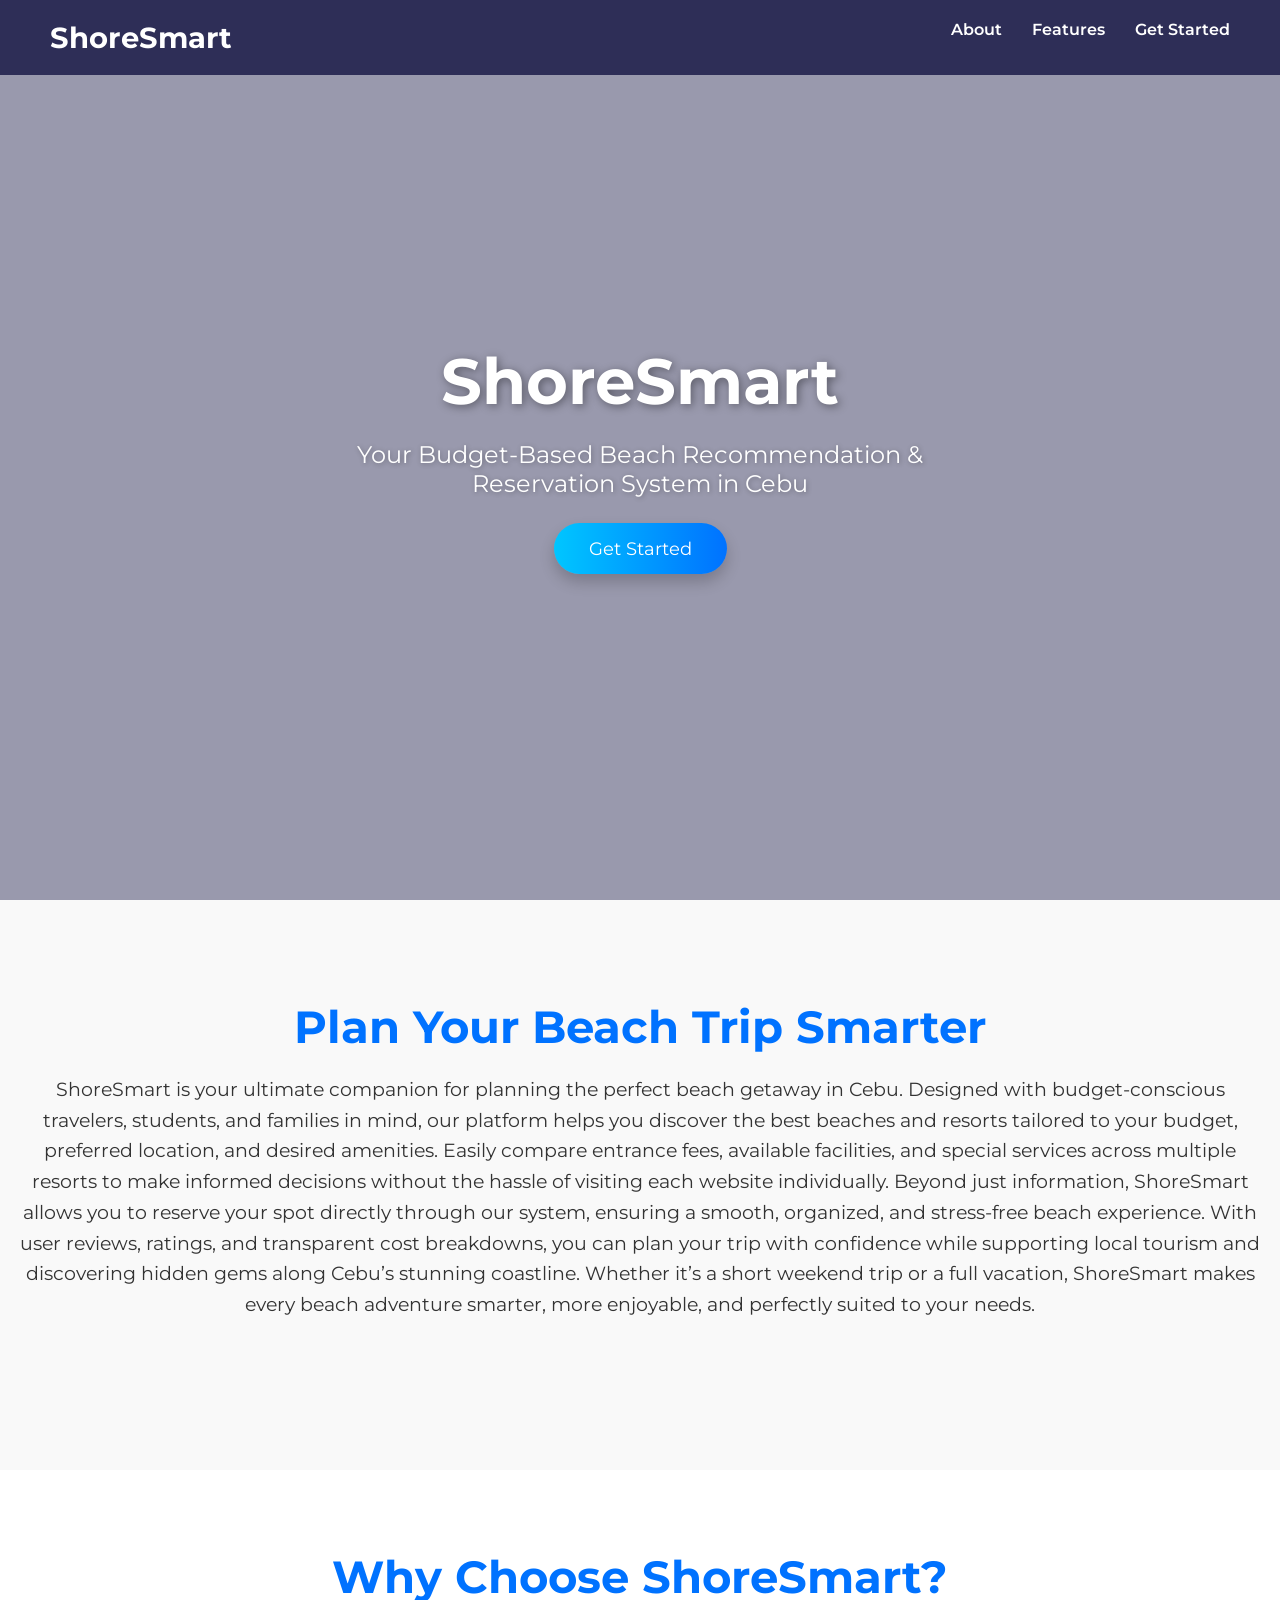
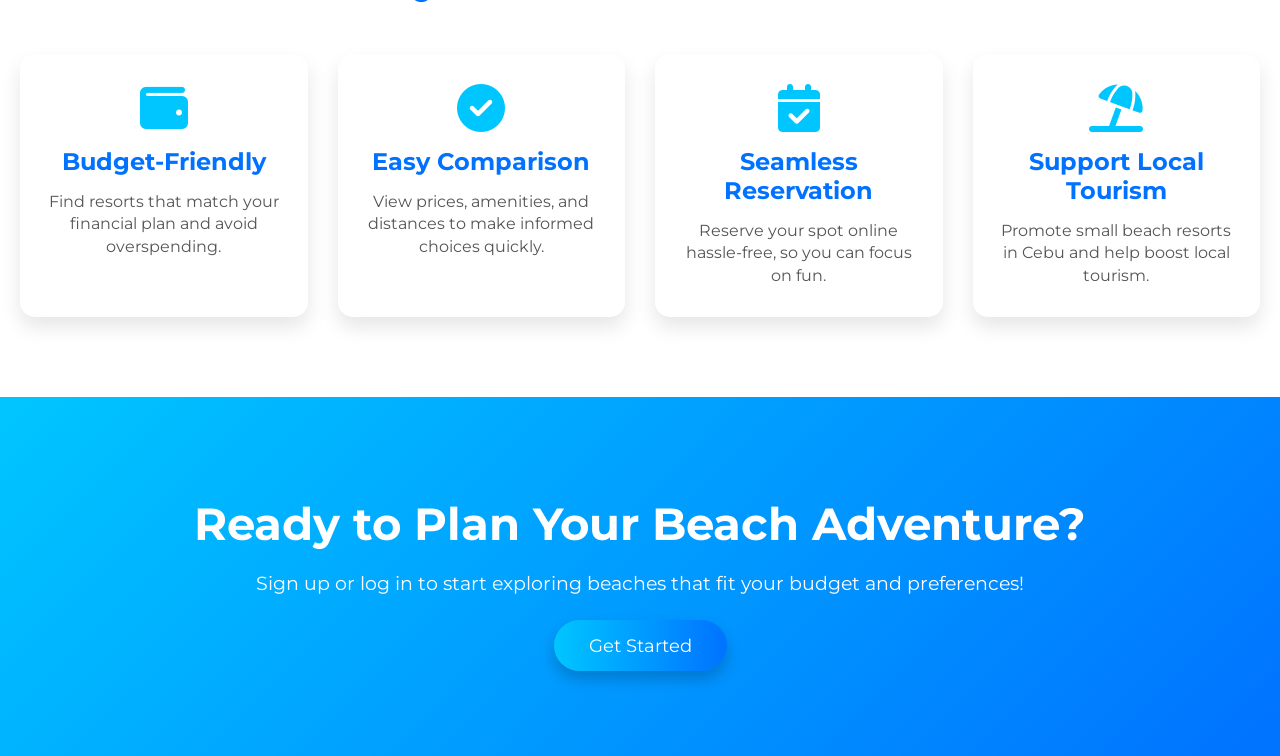
==== index.html @ 2d27f898 "Initial ShoreSmart Project" ====
<!DOCTYPE html>
<html lang="en">
<head>
  <meta charset="UTF-8">
  <meta name="viewport" content="width=device-width, initial-scale=1.0">
  <title>ShoreSmart | Beach Planning Made Easy</title>
  <link rel="stylesheet" href="css/index.css">
  <link href="https://fonts.googleapis.com/css2?family=Montserrat:wght@400;600;700&display=swap" rel="stylesheet">
  <link rel="stylesheet" href="https://cdnjs.cloudflare.com/ajax/libs/font-awesome/6.4.0/css/all.min.css">
</head>
<body>

  <!-- Navbar -->
  <nav>
    <div class="logo">ShoreSmart</div>
    <ul class="nav-links">
      <li><a href="#about">About</a></li>
      <li><a href="#features">Features</a></li>
      <li><a href="#get-started">Get Started</a></li>
    </ul>
  </nav>

  <!-- Hero Section -->
  <section class="hero">
    <div class="overlay"></div>
    <div class="hero-content">
      <h1>ShoreSmart</h1>
      <p>Your Budget-Based Beach Recommendation & Reservation System in Cebu</p>
      <a href="#get-started" class="btn-primary">Get Started</a>
    </div>
  </section>

  <!-- About Section -->
  <section class="about" id="about">
    <div class="container">
      <h2>Plan Your Beach Trip Smarter</h2>
      <p>ShoreSmart is your ultimate companion for planning the perfect beach getaway in Cebu. Designed with budget-conscious travelers, students, and families in mind, our platform helps you discover the best beaches and resorts tailored to your budget, preferred location, and desired amenities. Easily compare entrance fees, available facilities, and special services across multiple resorts to make informed decisions without the hassle of visiting each website individually. Beyond just information, ShoreSmart allows you to reserve your spot directly through our system, ensuring a smooth, organized, and stress-free beach experience. With user reviews, ratings, and transparent cost breakdowns, you can plan your trip with confidence while supporting local tourism and discovering hidden gems along Cebu’s stunning coastline. Whether it’s a short weekend trip or a full vacation, ShoreSmart makes every beach adventure smarter, more enjoyable, and perfectly suited to your needs.</p>
    </div>
  </section>

  <!-- Features Section -->
  <section class="features" id="features">
    <div class="container">
      <h2>Why Choose ShoreSmart?</h2>
      <div class="feature-grid">
        <div class="feature">
          <i class="fas fa-wallet fa-3x"></i>
          <h3>Budget-Friendly</h3>
          <p>Find resorts that match your financial plan and avoid overspending.</p>
        </div>
        <div class="feature">
          <i class="fas fa-check-circle fa-3x"></i>
          <h3>Easy Comparison</h3>
          <p>View prices, amenities, and distances to make informed choices quickly.</p>
        </div>
        <div class="feature">
          <i class="fas fa-calendar-check fa-3x"></i>
          <h3>Seamless Reservation</h3>
          <p>Reserve your spot online hassle-free, so you can focus on fun.</p>
        </div>
        <div class="feature">
          <i class="fas fa-umbrella-beach fa-3x"></i>
          <h3>Support Local Tourism</h3>
          <p>Promote small beach resorts in Cebu and help boost local tourism.</p>
        </div>
      </div>
    </div>
  </section>

  <!-- Call to Action Section -->
  <section class="cta" id="get-started">
    <div class="container">
      <h2>Ready to Plan Your Beach Adventure?</h2>
      <p>Sign up or log in to start exploring beaches that fit your budget and preferences!</p>
      <a href="login.html" class="btn-primary">Get Started</a>
    </div>
  </section>

  <script>
    // Smooth Scroll for Navbar Links
    const links = document.querySelectorAll('nav a');
    for (const link of links) {
      link.addEventListener('click', function(e) {
        e.preventDefault();
        const href = this.getAttribute('href');
        document.querySelector(href).scrollIntoView({ behavior: 'smooth' });
      });
    }
  </script>

</body>
</html>
---- css/index.css ----
/* General Reset */
* {
  margin: 0;
  padding: 0;
  box-sizing: border-box;
  font-family: 'Montserrat', sans-serif;
}

/* Navbar */
nav {
  position: fixed;
  width: 100%;
  display: flex;
  justify-content: space-between;
  padding: 20px 50px;
  background: rgba(0, 0, 50, 0.7);
  color: #fff;
  z-index: 1000;
  top: 0;
}

nav .logo {
  font-size: 1.8rem;
  font-weight: 700;
}

nav ul {
  display: flex;
  list-style: none;
  gap: 30px;
}

nav ul li a {
  color: #fff;
  text-decoration: none;
  font-weight: 600;
  transition: color 0.3s ease;
}

nav ul li a:hover {
  color: #00c6ff;
}

/* Hero Section */
.hero {
  position: relative;
  height: 100vh;
  background: url('https://images.unsplash.com/photo-1507525428034-b723cf961d3e?auto=format&fit=crop&w=1470&q=80') no-repeat center center/cover;
  display: flex;
  align-items: center;
  justify-content: center;
  color: #fff;
}

.overlay {
  position: absolute;
  top: 0;
  left: 0;
  width: 100%;
  height: 100%;
  background: rgba(0, 0, 50, 0.4);
}

.hero-content {
  position: relative;
  text-align: center;
  max-width: 700px;
  padding: 20px;
}

.hero-content h1 {
  font-size: 4rem;
  font-weight: 700;
  margin-bottom: 20px;
  text-shadow: 2px 2px 10px rgba(0,0,0,0.4);
  animation: fadeInDown 1.5s ease;
}

.hero-content p {
  font-size: 1.5rem;
  margin-bottom: 40px;
  text-shadow: 1px 1px 5px rgba(0,0,0,0.3);
  animation: fadeInUp 1.5s ease;
}

.btn-primary {
  background: linear-gradient(90deg, #00c6ff, #0072ff);
  border: none;
  padding: 15px 35px;
  font-size: 1.1rem;
  color: white;
  border-radius: 50px;
  cursor: pointer;
  transition: all 0.3s ease;
  box-shadow: 0 8px 15px rgba(0,0,0,0.2);
  text-decoration: none;
}

.btn-primary:hover {
  transform: translateY(-5px);
  box-shadow: 0 15px 20px rgba(0,0,0,0.3);
}

/* About Section */
.about {
  padding: 100px 20px;
  background: #f9f9f9;
  text-align: center;
}

.about h2 {
  font-size: 2.8rem;
  margin-bottom: 20px;
  color: #0072ff;
}

.about p {
  font-size: 1.2rem;
  margin-bottom: 50px;
  color: #333;
  text-align: center;
  line-height: 1.6;
}

/* Features Section */
.features {
  padding: 80px 20px;
  text-align: center;
}

.features .container h2 {
  font-size: 2.8rem;
  margin-bottom: 50px;
  color: #0072ff;
}

.feature-grid {
  display: grid;
  grid-template-columns: repeat(auto-fit, minmax(220px, 1fr));
  gap: 30px;
}

.feature {
  background: white;
  padding: 30px 20px;
  border-radius: 15px;
  box-shadow: 0 10px 20px rgba(0,0,0,0.1);
  transition: transform 0.3s ease, box-shadow 0.3s ease;
}

.feature:hover {
  transform: translateY(-8px);
  box-shadow: 0 20px 25px rgba(0,0,0,0.15);
}

.feature i {
  color: #00c6ff;
  margin-bottom: 15px;
}

.feature h3 {
  color: #0072ff;
  font-size: 1.5rem;
  margin-bottom: 15px;
}

.feature p {
  color: #555;
  font-size: 1rem;
  line-height: 1.4;
}

/* Call to Action */
.cta {
  padding: 100px 20px;
  background: linear-gradient(135deg, #00c6ff, #0072ff);
  color: white;
  text-align: center;
}

.cta h2 {
  font-size: 2.8rem;
  margin-bottom: 20px;
}

.cta p {
  font-size: 1.2rem;
  margin-bottom: 40px;
}

/* Animations */
@keyframes fadeInDown {
  0% {opacity: 0; transform: translateY(-30px);}
  100% {opacity: 1; transform: translateY(0);}
}

@keyframes fadeInUp {
  0% {opacity: 0; transform: translateY(30px);}
  100% {opacity: 1; transform: translateY(0);}
}

/* Responsive */
@media (max-width: 768px){
  .hero-content h1 {
    font-size: 3rem;
  }
  .hero-content p {
    font-size: 1.2rem;
  }
  nav {
    padding: 15px 30px;
  }
}
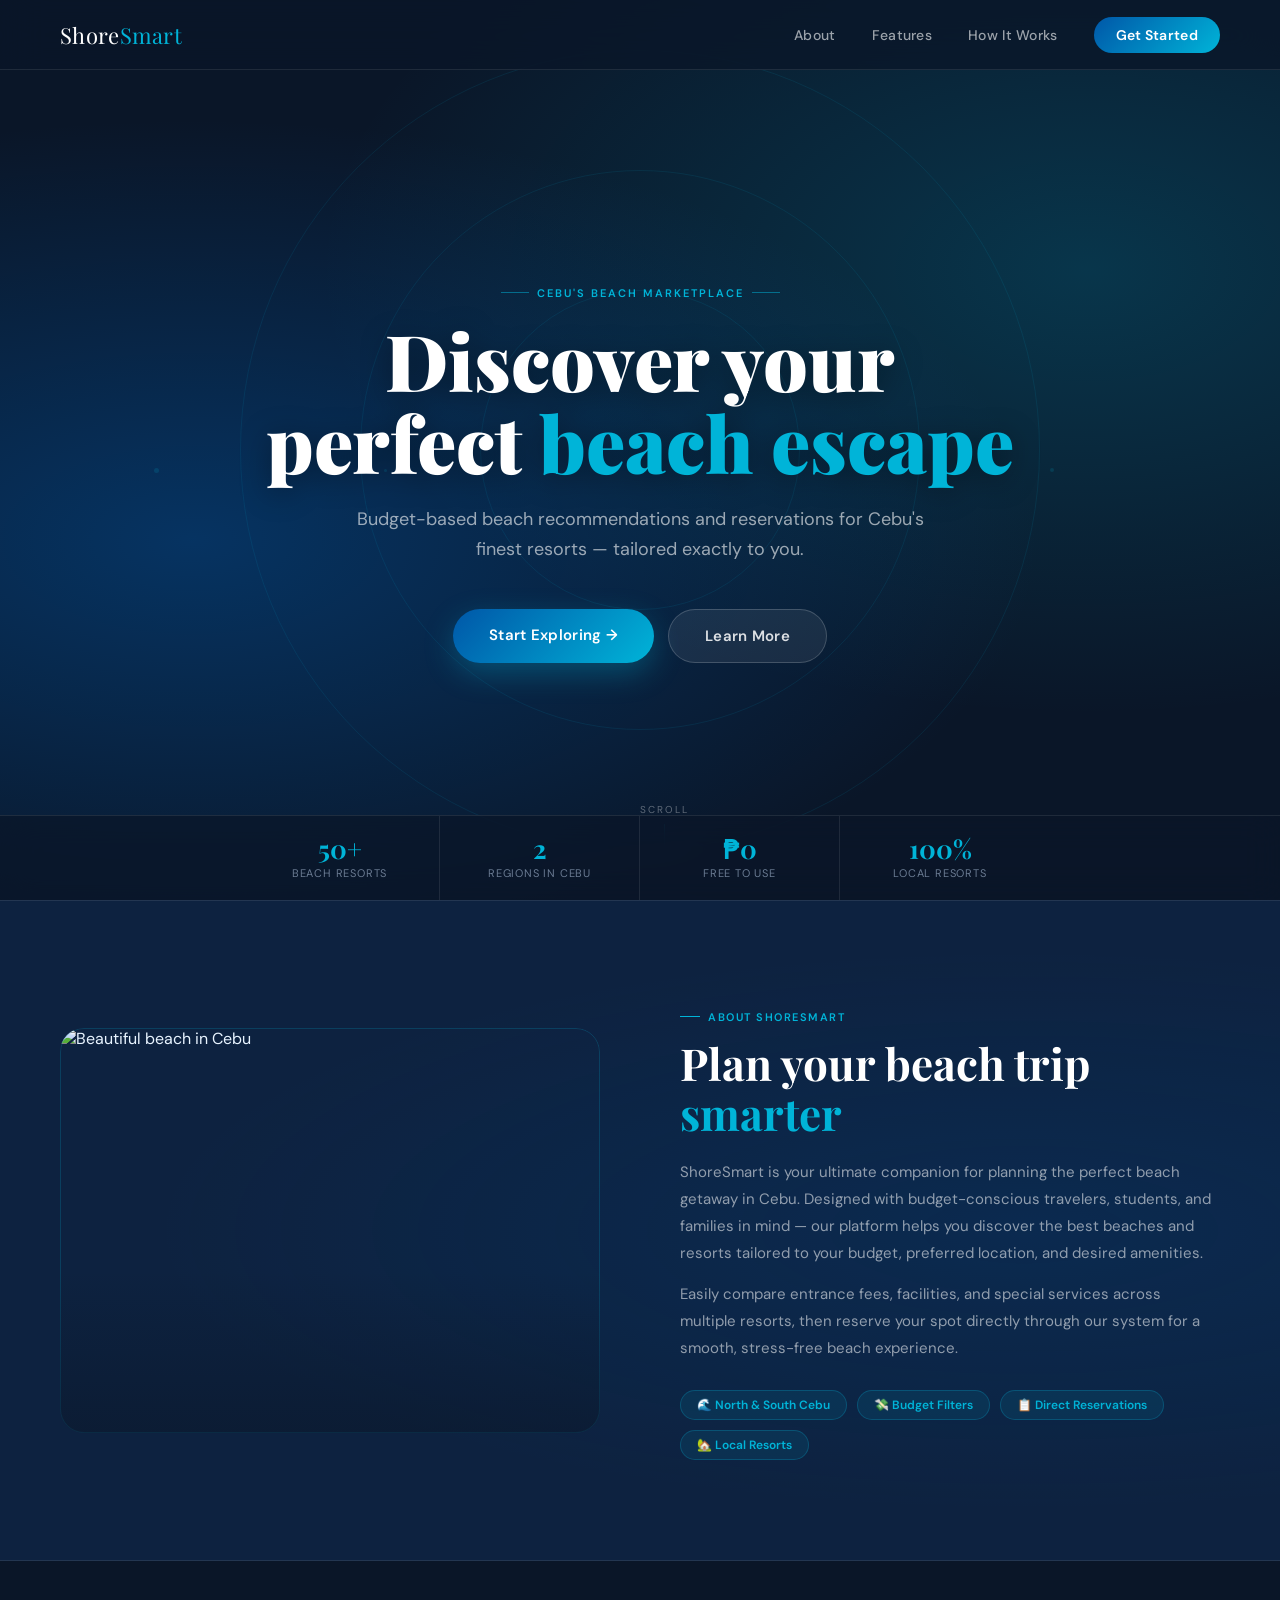
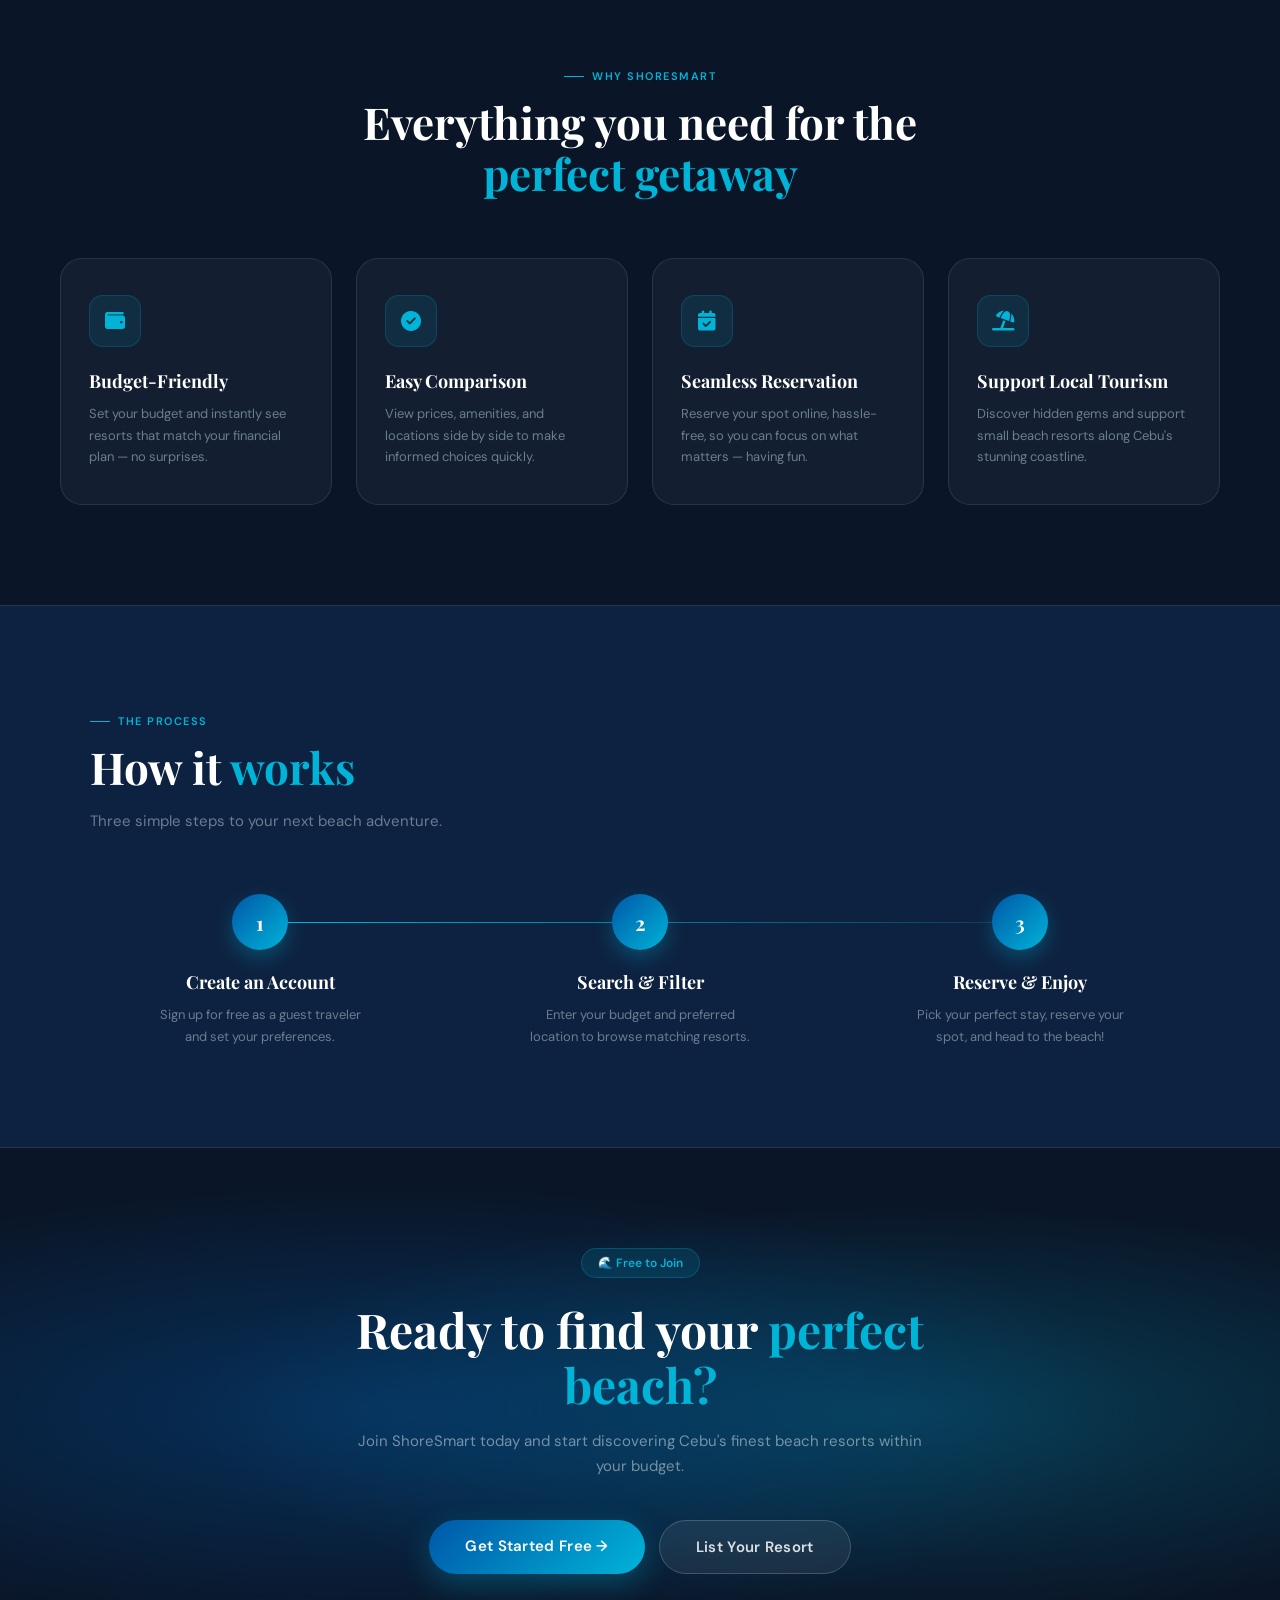
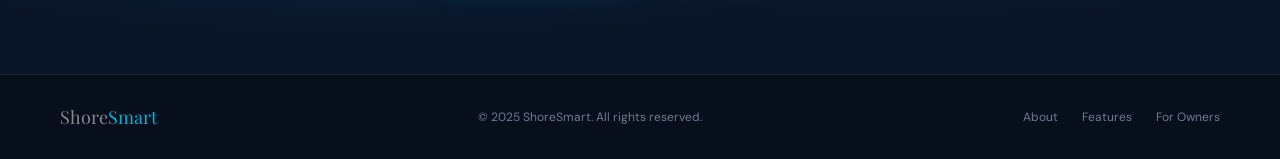
==== commit eb78debb: "Updated ShoreSmart Project" ====
--- a/index.html
+++ b/index.html
@@ -4,89 +4,376 @@
   <meta charset="UTF-8">
   <meta name="viewport" content="width=device-width, initial-scale=1.0">
   <title>ShoreSmart | Beach Planning Made Easy</title>
+
+  <!-- Google Fonts -->
+  <link href="https://fonts.googleapis.com/css2?family=Playfair+Display:wght@700;900&family=DM+Sans:wght@400;500;600&display=swap" rel="stylesheet">
+
+  <!-- Font Awesome -->
+  <link rel="stylesheet" href="https://cdnjs.cloudflare.com/ajax/libs/font-awesome/6.4.0/css/all.min.css">
+
+  <!-- External CSS -->
   <link rel="stylesheet" href="css/index.css">
-  <link href="https://fonts.googleapis.com/css2?family=Montserrat:wght@400;600;700&display=swap" rel="stylesheet">
-  <link rel="stylesheet" href="https://cdnjs.cloudflare.com/ajax/libs/font-awesome/6.4.0/css/all.min.css">
 </head>
+
 <body>
 
-  <!-- Navbar -->
-  <nav>
-    <div class="logo">ShoreSmart</div>
+  <!-- ── NAVBAR ── -->
+  <nav id="navbar">
+    <a class="nav-logo" href="index.html">Shore<span>Smart</span></a>
+
     <ul class="nav-links">
       <li><a href="#about">About</a></li>
       <li><a href="#features">Features</a></li>
-      <li><a href="#get-started">Get Started</a></li>
+      <li><a href="#how-it-works">How It Works</a></li>
+      <li><a href="login.html" class="nav-cta">Get Started</a></li>
     </ul>
   </nav>
 
-  <!-- Hero Section -->
+  <!-- ── HERO ── -->
   <section class="hero">
-    <div class="overlay"></div>
+
+    <div class="hero-bg"></div>
+
+    <div class="hero-atmosphere"></div>
+
+    <div class="hero-rings">
+      <div class="ring"></div>
+      <div class="ring"></div>
+      <div class="ring"></div>
+    </div>
+
+    <!-- Floating particles -->
+    <div class="particle"
+         style="width:5px;height:5px;left:12%;animation-duration:15s;animation-delay:0s">
+    </div>
+
+    <div class="particle"
+         style="width:3px;height:3px;left:30%;animation-duration:20s;animation-delay:-6s">
+    </div>
+
+    <div class="particle"
+         style="width:7px;height:7px;left:65%;animation-duration:13s;animation-delay:-9s">
+    </div>
+
+    <div class="particle"
+         style="width:4px;height:4px;left:82%;animation-duration:18s;animation-delay:-3s">
+    </div>
+
     <div class="hero-content">
-      <h1>ShoreSmart</h1>
-      <p>Your Budget-Based Beach Recommendation & Reservation System in Cebu</p>
-      <a href="#get-started" class="btn-primary">Get Started</a>
-    </div>
-  </section>
-
-  <!-- About Section -->
+
+      <div class="hero-eyebrow">
+        Cebu's Beach Marketplace
+      </div>
+
+      <h1 class="hero-title">
+        Discover your<br>
+        perfect <em>beach escape</em>
+      </h1>
+
+      <p class="hero-sub">
+        Budget-based beach recommendations and reservations
+        for Cebu's finest resorts — tailored exactly to you.
+      </p>
+
+      <div class="hero-actions">
+        <a href="login.html" class="btn-primary">
+          Start Exploring →
+        </a>
+
+        <a href="#about" class="btn-secondary">
+          Learn More
+        </a>
+      </div>
+
+    </div>
+
+    <div class="scroll-indicator">
+      <span>Scroll</span>
+      <div class="scroll-dot"></div>
+    </div>
+
+    <!-- Stats strip at bottom of hero -->
+    <div class="hero-stats">
+
+      <div class="stat-item">
+        <div class="stat-number">50+</div>
+        <div class="stat-label">Beach Resorts</div>
+      </div>
+
+      <div class="stat-item">
+        <div class="stat-number">2</div>
+        <div class="stat-label">Regions in Cebu</div>
+      </div>
+
+      <div class="stat-item">
+        <div class="stat-number">₱0</div>
+        <div class="stat-label">Free to Use</div>
+      </div>
+
+      <div class="stat-item">
+        <div class="stat-number">100%</div>
+        <div class="stat-label">Local Resorts</div>
+      </div>
+
+    </div>
+  </section>
+
+  <!-- ── ABOUT ── -->
   <section class="about" id="about">
-    <div class="container">
-      <h2>Plan Your Beach Trip Smarter</h2>
-      <p>ShoreSmart is your ultimate companion for planning the perfect beach getaway in Cebu. Designed with budget-conscious travelers, students, and families in mind, our platform helps you discover the best beaches and resorts tailored to your budget, preferred location, and desired amenities. Easily compare entrance fees, available facilities, and special services across multiple resorts to make informed decisions without the hassle of visiting each website individually. Beyond just information, ShoreSmart allows you to reserve your spot directly through our system, ensuring a smooth, organized, and stress-free beach experience. With user reviews, ratings, and transparent cost breakdowns, you can plan your trip with confidence while supporting local tourism and discovering hidden gems along Cebu’s stunning coastline. Whether it’s a short weekend trip or a full vacation, ShoreSmart makes every beach adventure smarter, more enjoyable, and perfectly suited to your needs.</p>
-    </div>
-  </section>
-
-  <!-- Features Section -->
+
+    <div class="about-inner">
+
+      <div class="about-image-wrap">
+        <img
+          src="https://images.unsplash.com/photo-1519046904884-53103b34b206?auto=format&fit=crop&w=800&q=80"
+          alt="Beautiful beach in Cebu"
+          loading="lazy"
+        >
+      </div>
+
+      <div class="about-text">
+
+        <div class="section-eyebrow">
+          About ShoreSmart
+        </div>
+
+        <h2 class="section-title">
+          Plan your beach trip <span>smarter</span>
+        </h2>
+
+        <p>
+          ShoreSmart is your ultimate companion for planning
+          the perfect beach getaway in Cebu. Designed with
+          budget-conscious travelers, students, and families
+          in mind — our platform helps you discover the best
+          beaches and resorts tailored to your budget,
+          preferred location, and desired amenities.
+        </p>
+
+        <p style="margin-top: 14px;">
+          Easily compare entrance fees, facilities, and
+          special services across multiple resorts, then
+          reserve your spot directly through our system
+          for a smooth, stress-free beach experience.
+        </p>
+
+        <div class="about-pills">
+          <span class="pill">🌊 North & South Cebu</span>
+          <span class="pill">💸 Budget Filters</span>
+          <span class="pill">📋 Direct Reservations</span>
+          <span class="pill">🏡 Local Resorts</span>
+        </div>
+
+      </div>
+
+    </div>
+  </section>
+
+  <!-- ── FEATURES ── -->
   <section class="features" id="features">
-    <div class="container">
-      <h2>Why Choose ShoreSmart?</h2>
-      <div class="feature-grid">
-        <div class="feature">
-          <i class="fas fa-wallet fa-3x"></i>
-          <h3>Budget-Friendly</h3>
-          <p>Find resorts that match your financial plan and avoid overspending.</p>
-        </div>
-        <div class="feature">
-          <i class="fas fa-check-circle fa-3x"></i>
-          <h3>Easy Comparison</h3>
-          <p>View prices, amenities, and distances to make informed choices quickly.</p>
-        </div>
-        <div class="feature">
-          <i class="fas fa-calendar-check fa-3x"></i>
-          <h3>Seamless Reservation</h3>
-          <p>Reserve your spot online hassle-free, so you can focus on fun.</p>
-        </div>
-        <div class="feature">
-          <i class="fas fa-umbrella-beach fa-3x"></i>
-          <h3>Support Local Tourism</h3>
-          <p>Promote small beach resorts in Cebu and help boost local tourism.</p>
-        </div>
-      </div>
-    </div>
-  </section>
-
-  <!-- Call to Action Section -->
+
+    <div class="features-header">
+
+      <div class="section-eyebrow">
+        Why ShoreSmart
+      </div>
+
+      <h2 class="section-title">
+        Everything you need for the
+        <span>perfect getaway</span>
+      </h2>
+
+    </div>
+
+    <div class="feature-grid">
+
+      <div class="feature-card">
+
+        <div class="feature-icon">
+          <i class="fas fa-wallet"></i>
+        </div>
+
+        <h3>Budget-Friendly</h3>
+
+        <p>
+          Set your budget and instantly see resorts
+          that match your financial plan — no surprises.
+        </p>
+
+      </div>
+
+      <div class="feature-card">
+
+        <div class="feature-icon">
+          <i class="fas fa-check-circle"></i>
+        </div>
+
+        <h3>Easy Comparison</h3>
+
+        <p>
+          View prices, amenities, and locations side by side
+          to make informed choices quickly.
+        </p>
+
+      </div>
+
+      <div class="feature-card">
+
+        <div class="feature-icon">
+          <i class="fas fa-calendar-check"></i>
+        </div>
+
+        <h3>Seamless Reservation</h3>
+
+        <p>
+          Reserve your spot online, hassle-free,
+          so you can focus on what matters — having fun.
+        </p>
+
+      </div>
+
+      <div class="feature-card">
+
+        <div class="feature-icon">
+          <i class="fas fa-umbrella-beach"></i>
+        </div>
+
+        <h3>Support Local Tourism</h3>
+
+        <p>
+          Discover hidden gems and support small beach resorts
+          along Cebu's stunning coastline.
+        </p>
+
+      </div>
+
+    </div>
+  </section>
+
+  <!-- ── HOW IT WORKS ── -->
+  <section class="how-it-works" id="how-it-works">
+
+    <div class="how-inner">
+
+      <div class="how-header">
+
+        <div class="section-eyebrow">
+          The Process
+        </div>
+
+        <h2 class="section-title">
+          How it <span>works</span>
+        </h2>
+
+        <p class="section-sub">
+          Three simple steps to your next beach adventure.
+        </p>
+
+      </div>
+
+      <div class="steps">
+
+        <div class="step">
+
+          <div class="step-number">1</div>
+
+          <h3>Create an Account</h3>
+
+          <p>
+            Sign up for free as a guest traveler
+            and set your preferences.
+          </p>
+
+        </div>
+
+        <div class="step">
+
+          <div class="step-number">2</div>
+
+          <h3>Search & Filter</h3>
+
+          <p>
+            Enter your budget and preferred location
+            to browse matching resorts.
+          </p>
+
+        </div>
+
+        <div class="step">
+
+          <div class="step-number">3</div>
+
+          <h3>Reserve & Enjoy</h3>
+
+          <p>
+            Pick your perfect stay, reserve your spot,
+            and head to the beach!
+          </p>
+
+        </div>
+
+      </div>
+
+    </div>
+  </section>
+
+  <!-- ── CTA ── -->
   <section class="cta" id="get-started">
-    <div class="container">
-      <h2>Ready to Plan Your Beach Adventure?</h2>
-      <p>Sign up or log in to start exploring beaches that fit your budget and preferences!</p>
-      <a href="login.html" class="btn-primary">Get Started</a>
-    </div>
-  </section>
-
-  <script>
-    // Smooth Scroll for Navbar Links
-    const links = document.querySelectorAll('nav a');
-    for (const link of links) {
-      link.addEventListener('click', function(e) {
-        e.preventDefault();
-        const href = this.getAttribute('href');
-        document.querySelector(href).scrollIntoView({ behavior: 'smooth' });
-      });
-    }
-  </script>
+
+    <div class="cta-bg"></div>
+
+    <div class="cta-content">
+
+      <div class="cta-badge">
+        🌊 Free to Join
+      </div>
+
+      <h2 class="section-title">
+        Ready to find your
+        <span>perfect beach?</span>
+      </h2>
+
+      <p class="section-sub">
+        Join ShoreSmart today and start discovering
+        Cebu's finest beach resorts within your budget.
+      </p>
+
+      <div class="cta-actions">
+
+        <a href="login.html" class="btn-primary">
+          Get Started Free →
+        </a>
+
+        <a href="owner-register.html" class="btn-secondary">
+          List Your Resort
+        </a>
+
+      </div>
+
+    </div>
+  </section>
+
+  <!-- ── FOOTER ── -->
+  <footer>
+
+    <div class="footer-logo">
+      Shore<span>Smart</span>
+    </div>
+
+    <div class="footer-copy">
+      © 2025 ShoreSmart. All rights reserved.
+    </div>
+
+    <div class="footer-links">
+      <a href="#about">About</a>
+      <a href="#features">Features</a>
+      <a href="owner-register.html">For Owners</a>
+    </div>
+
+  </footer>
+
+  <!-- External JavaScript -->
+  <script src="js/index.js"></script>
 
 </body>
 </html>
--- a/css/index.css
+++ b/css/index.css
@@ -1,213 +1,747 @@
-/* General Reset */
-* {
-  margin: 0;
-  padding: 0;
-  box-sizing: border-box;
-  font-family: 'Montserrat', sans-serif;
-}
-
-/* Navbar */
-nav {
-  position: fixed;
-  width: 100%;
-  display: flex;
-  justify-content: space-between;
-  padding: 20px 50px;
-  background: rgba(0, 0, 50, 0.7);
-  color: #fff;
-  z-index: 1000;
-  top: 0;
-}
-
-nav .logo {
-  font-size: 1.8rem;
-  font-weight: 700;
-}
-
-nav ul {
-  display: flex;
-  list-style: none;
-  gap: 30px;
-}
-
-nav ul li a {
-  color: #fff;
-  text-decoration: none;
-  font-weight: 600;
-  transition: color 0.3s ease;
-}
-
-nav ul li a:hover {
-  color: #00c6ff;
-}
-
-/* Hero Section */
-.hero {
-  position: relative;
-  height: 100vh;
-  background: url('https://images.unsplash.com/photo-1507525428034-b723cf961d3e?auto=format&fit=crop&w=1470&q=80') no-repeat center center/cover;
-  display: flex;
-  align-items: center;
-  justify-content: center;
-  color: #fff;
-}
-
-.overlay {
-  position: absolute;
-  top: 0;
-  left: 0;
-  width: 100%;
-  height: 100%;
-  background: rgba(0, 0, 50, 0.4);
-}
-
-.hero-content {
-  position: relative;
-  text-align: center;
-  max-width: 700px;
-  padding: 20px;
-}
-
-.hero-content h1 {
-  font-size: 4rem;
-  font-weight: 700;
-  margin-bottom: 20px;
-  text-shadow: 2px 2px 10px rgba(0,0,0,0.4);
-  animation: fadeInDown 1.5s ease;
-}
-
-.hero-content p {
-  font-size: 1.5rem;
-  margin-bottom: 40px;
-  text-shadow: 1px 1px 5px rgba(0,0,0,0.3);
-  animation: fadeInUp 1.5s ease;
-}
-
-.btn-primary {
-  background: linear-gradient(90deg, #00c6ff, #0072ff);
-  border: none;
-  padding: 15px 35px;
-  font-size: 1.1rem;
-  color: white;
-  border-radius: 50px;
-  cursor: pointer;
-  transition: all 0.3s ease;
-  box-shadow: 0 8px 15px rgba(0,0,0,0.2);
-  text-decoration: none;
-}
-
-.btn-primary:hover {
-  transform: translateY(-5px);
-  box-shadow: 0 15px 20px rgba(0,0,0,0.3);
-}
-
-/* About Section */
-.about {
-  padding: 100px 20px;
-  background: #f9f9f9;
-  text-align: center;
-}
-
-.about h2 {
-  font-size: 2.8rem;
-  margin-bottom: 20px;
-  color: #0072ff;
-}
-
-.about p {
-  font-size: 1.2rem;
-  margin-bottom: 50px;
-  color: #333;
-  text-align: center;
-  line-height: 1.6;
-}
-
-/* Features Section */
-.features {
-  padding: 80px 20px;
-  text-align: center;
-}
-
-.features .container h2 {
-  font-size: 2.8rem;
-  margin-bottom: 50px;
-  color: #0072ff;
-}
-
-.feature-grid {
-  display: grid;
-  grid-template-columns: repeat(auto-fit, minmax(220px, 1fr));
-  gap: 30px;
-}
-
-.feature {
-  background: white;
-  padding: 30px 20px;
-  border-radius: 15px;
-  box-shadow: 0 10px 20px rgba(0,0,0,0.1);
-  transition: transform 0.3s ease, box-shadow 0.3s ease;
-}
-
-.feature:hover {
-  transform: translateY(-8px);
-  box-shadow: 0 20px 25px rgba(0,0,0,0.15);
-}
-
-.feature i {
-  color: #00c6ff;
-  margin-bottom: 15px;
-}
-
-.feature h3 {
-  color: #0072ff;
-  font-size: 1.5rem;
-  margin-bottom: 15px;
-}
-
-.feature p {
-  color: #555;
-  font-size: 1rem;
-  line-height: 1.4;
-}
-
-/* Call to Action */
-.cta {
-  padding: 100px 20px;
-  background: linear-gradient(135deg, #00c6ff, #0072ff);
-  color: white;
-  text-align: center;
-}
-
-.cta h2 {
-  font-size: 2.8rem;
-  margin-bottom: 20px;
-}
-
-.cta p {
-  font-size: 1.2rem;
-  margin-bottom: 40px;
-}
-
-/* Animations */
-@keyframes fadeInDown {
-  0% {opacity: 0; transform: translateY(-30px);}
-  100% {opacity: 1; transform: translateY(0);}
-}
-
-@keyframes fadeInUp {
-  0% {opacity: 0; transform: translateY(30px);}
-  100% {opacity: 1; transform: translateY(0);}
-}
-
-/* Responsive */
-@media (max-width: 768px){
-  .hero-content h1 {
-    font-size: 3rem;
-  }
-  .hero-content p {
-    font-size: 1.2rem;
-  }
-  nav {
-    padding: 15px 30px;
-  }
-}+*, *::before, *::after { box-sizing: border-box; margin: 0; padding: 0; }
+ 
+    :root {
+      --ocean: #0057a8;
+      --sky: #00b4d8;
+      --dark: #0a1628;
+      --dark2: #0d2240;
+      --muted: #6b7c93;
+      --border: rgba(255,255,255,0.09);
+      --card-bg: rgba(255,255,255,0.04);
+      --text: #e8f4ff;
+    }
+ 
+    html { scroll-behavior: smooth; }
+ 
+    body {
+      font-family: 'DM Sans', sans-serif;
+      background: var(--dark);
+      color: var(--text);
+      overflow-x: hidden;
+    }
+ 
+    /* ── NAVBAR ── */
+    nav {
+      position: fixed;
+      top: 0;
+      width: 100%;
+      z-index: 1000;
+      display: flex;
+      align-items: center;
+      justify-content: space-between;
+      padding: 0 60px;
+      height: 70px;
+      background: rgba(10,22,40,0.75);
+      backdrop-filter: blur(20px);
+      border-bottom: 1px solid var(--border);
+      transition: background 0.3s;
+    }
+ 
+    nav.scrolled {
+      background: rgba(10,22,40,0.97);
+    }
+ 
+    .nav-logo {
+      font-family: 'Playfair Display', serif;
+      font-size: 22px;
+      color: #fff;
+      letter-spacing: 0.3px;
+      text-decoration: none;
+    }
+ 
+    .nav-logo span { color: var(--sky); }
+ 
+    .nav-links {
+      display: flex;
+      list-style: none;
+      gap: 36px;
+      align-items: center;
+    }
+ 
+    .nav-links a {
+      color: rgba(255,255,255,0.6);
+      text-decoration: none;
+      font-size: 14px;
+      font-weight: 500;
+      letter-spacing: 0.3px;
+      transition: color 0.2s;
+      position: relative;
+    }
+ 
+    .nav-links a::after {
+      content: '';
+      position: absolute;
+      bottom: -4px; left: 0;
+      width: 0; height: 1.5px;
+      background: var(--sky);
+      border-radius: 2px;
+      transition: width 0.25s;
+    }
+ 
+    .nav-links a:hover { color: #fff; }
+    .nav-links a:hover::after { width: 100%; }
+ 
+    .nav-cta {
+      background: linear-gradient(135deg, var(--ocean), var(--sky));
+      color: #fff !important;
+      padding: 9px 22px;
+      border-radius: 100px;
+      font-weight: 600 !important;
+      transition: all 0.25s !important;
+    }
+ 
+    .nav-cta::after { display: none !important; }
+ 
+    .nav-cta:hover {
+      transform: translateY(-2px);
+      box-shadow: 0 8px 20px rgba(0,180,216,0.3) !important;
+    }
+ 
+    /* ── HERO ── */
+    .hero {
+      position: relative;
+      min-height: 100vh;
+      display: flex;
+      align-items: center;
+      justify-content: center;
+      overflow: hidden;
+      padding: 120px 24px 80px;
+    }
+ 
+    /* Ocean photo background with dark overlay */
+    .hero-bg {
+      position: absolute;
+      inset: 0;
+      background:
+        linear-gradient(to bottom, rgba(10,22,40,0.55) 0%, rgba(10,22,40,0.35) 40%, rgba(10,22,40,0.85) 100%),
+        url('https://images.unsplash.com/photo-1507525428034-b723cf961d3e?auto=format&fit=crop&w=1470&q=80')
+        no-repeat center center / cover;
+    }
+ 
+    /* Tinted atmospheric overlay */
+    .hero-atmosphere {
+      position: absolute;
+      inset: 0;
+      background:
+        radial-gradient(ellipse at 15% 60%, rgba(0,87,168,0.45) 0%, transparent 55%),
+        radial-gradient(ellipse at 85% 30%, rgba(0,180,216,0.2) 0%, transparent 50%);
+    }
+ 
+    /* Animated rings */
+    .hero-rings {
+      position: absolute;
+      inset: 0;
+      display: flex;
+      align-items: center;
+      justify-content: center;
+      pointer-events: none;
+    }
+ 
+    .ring {
+      position: absolute;
+      border-radius: 50%;
+      border: 1px solid rgba(0,180,216,0.1);
+      animation: expand 8s ease-in-out infinite;
+    }
+ 
+    .ring:nth-child(1) { width: 320px; height: 320px; animation-delay: 0s; }
+    .ring:nth-child(2) { width: 560px; height: 560px; animation-delay: -2.5s; }
+    .ring:nth-child(3) { width: 800px; height: 800px; animation-delay: -5s; }
+ 
+    @keyframes expand {
+      0%, 100% { transform: scale(1); opacity: 0.7; }
+      50%       { transform: scale(1.05); opacity: 0.2; }
+    }
+ 
+    /* Floating particles */
+    .particle {
+      position: absolute;
+      border-radius: 50%;
+      background: rgba(0,180,216,0.15);
+      animation: floatUp linear infinite;
+      pointer-events: none;
+    }
+ 
+    @keyframes floatUp {
+      0%   { transform: translateY(100vh) scale(0); opacity: 0; }
+      10%  { opacity: 1; }
+      90%  { opacity: 0.4; }
+      100% { transform: translateY(-120px) scale(1); opacity: 0; }
+    }
+ 
+    /* Hero content */
+    .hero-content {
+      position: relative;
+      z-index: 1;
+      text-align: center;
+      max-width: 760px;
+    }
+ 
+    .hero-eyebrow {
+      display: inline-flex;
+      align-items: center;
+      gap: 8px;
+      font-size: 11px;
+      font-weight: 600;
+      text-transform: uppercase;
+      letter-spacing: 2px;
+      color: var(--sky);
+      margin-bottom: 20px;
+      opacity: 0;
+      animation: fadeUp 0.7s 0.2s ease forwards;
+    }
+ 
+    .hero-eyebrow::before, .hero-eyebrow::after {
+      content: '';
+      width: 28px; height: 1px;
+      background: rgba(0,180,216,0.5);
+    }
+ 
+    .hero-title {
+      font-family: 'Playfair Display', serif;
+      font-size: clamp(44px, 7vw, 78px);
+      font-weight: 900;
+      color: #fff;
+      line-height: 1.05;
+      margin-bottom: 20px;
+      text-shadow: 0 4px 30px rgba(0,0,0,0.4);
+      opacity: 0;
+      animation: fadeUp 0.7s 0.35s ease forwards;
+    }
+ 
+    .hero-title em {
+      font-style: normal;
+      color: var(--sky);
+      position: relative;
+    }
+ 
+    .hero-sub {
+      font-size: clamp(15px, 2vw, 18px);
+      color: rgba(255,255,255,0.6);
+      line-height: 1.7;
+      margin-bottom: 44px;
+      max-width: 580px;
+      margin-left: auto;
+      margin-right: auto;
+      opacity: 0;
+      animation: fadeUp 0.7s 0.5s ease forwards;
+    }
+ 
+    @keyframes fadeUp {
+      from { opacity: 0; transform: translateY(18px); }
+      to   { opacity: 1; transform: translateY(0); }
+    }
+ 
+    /* Hero CTA buttons */
+    .hero-actions {
+      display: flex;
+      gap: 14px;
+      justify-content: center;
+      flex-wrap: wrap;
+      opacity: 0;
+      animation: fadeUp 0.7s 0.65s ease forwards;
+    }
+ 
+    .btn-primary {
+      background: linear-gradient(135deg, var(--ocean), var(--sky));
+      color: #fff;
+      padding: 16px 36px;
+      border-radius: 100px;
+      font-family: 'DM Sans', sans-serif;
+      font-size: 15px;
+      font-weight: 600;
+      text-decoration: none;
+      letter-spacing: 0.3px;
+      transition: all 0.25s;
+      box-shadow: 0 10px 30px rgba(0,180,216,0.3);
+      display: inline-block;
+    }
+ 
+    .btn-primary:hover {
+      transform: translateY(-3px);
+      box-shadow: 0 18px 40px rgba(0,180,216,0.4);
+    }
+ 
+    .btn-secondary {
+      background: rgba(255,255,255,0.07);
+      color: rgba(255,255,255,0.85);
+      padding: 16px 36px;
+      border-radius: 100px;
+      border: 1px solid rgba(255,255,255,0.18);
+      font-family: 'DM Sans', sans-serif;
+      font-size: 15px;
+      font-weight: 600;
+      text-decoration: none;
+      letter-spacing: 0.3px;
+      transition: all 0.25s;
+      display: inline-block;
+      backdrop-filter: blur(8px);
+    }
+ 
+    .btn-secondary:hover {
+      background: rgba(255,255,255,0.12);
+      transform: translateY(-3px);
+    }
+ 
+    /* Hero scroll indicator */
+    .scroll-indicator {
+      position: absolute;
+      bottom: 36px;
+      left: 50%;
+      transform: translateX(-50%);
+      z-index: 1;
+      display: flex;
+      flex-direction: column;
+      align-items: center;
+      gap: 8px;
+      opacity: 0;
+      animation: fadeUp 0.7s 1.2s ease forwards;
+    }
+ 
+    .scroll-indicator span {
+      font-size: 10px;
+      letter-spacing: 2px;
+      text-transform: uppercase;
+      color: rgba(255,255,255,0.35);
+    }
+ 
+    .scroll-dot {
+      width: 1.5px;
+      height: 40px;
+      background: linear-gradient(to bottom, rgba(0,180,216,0.6), transparent);
+      border-radius: 2px;
+      animation: scrollPulse 2s ease-in-out infinite;
+    }
+ 
+    @keyframes scrollPulse {
+      0%, 100% { transform: scaleY(1); opacity: 0.6; }
+      50%       { transform: scaleY(0.6); opacity: 1; }
+    }
+ 
+    /* Hero stats strip */
+    .hero-stats {
+      position: absolute;
+      bottom: 0;
+      left: 0; right: 0;
+      z-index: 1;
+      display: flex;
+      justify-content: center;
+      gap: 0;
+      background: rgba(10,22,40,0.7);
+      backdrop-filter: blur(16px);
+      border-top: 1px solid var(--border);
+    }
+ 
+    .stat-item {
+      flex: 1;
+      max-width: 200px;
+      padding: 20px 30px;
+      text-align: center;
+      border-right: 1px solid var(--border);
+    }
+ 
+    .stat-item:last-child { border-right: none; }
+ 
+    .stat-number {
+      font-family: 'Playfair Display', serif;
+      font-size: 26px;
+      color: var(--sky);
+      font-weight: 700;
+      line-height: 1;
+      margin-bottom: 4px;
+    }
+ 
+    .stat-label {
+      font-size: 11px;
+      color: var(--muted);
+      text-transform: uppercase;
+      letter-spacing: 0.8px;
+    }
+ 
+    /* ── SECTION BASE ── */
+    section { padding: 100px 60px; }
+ 
+    .section-eyebrow {
+      display: inline-flex;
+      align-items: center;
+      gap: 8px;
+      font-size: 11px;
+      font-weight: 600;
+      text-transform: uppercase;
+      letter-spacing: 1.5px;
+      color: var(--sky);
+      margin-bottom: 14px;
+    }
+ 
+    .section-eyebrow::before {
+      content: '';
+      width: 20px; height: 1px;
+      background: var(--sky);
+    }
+ 
+    .section-title {
+      font-family: 'Playfair Display', serif;
+      font-size: clamp(28px, 4vw, 44px);
+      color: #fff;
+      line-height: 1.15;
+      margin-bottom: 16px;
+    }
+ 
+    .section-title span { color: var(--sky); }
+ 
+    .section-sub {
+      font-size: 15px;
+      color: var(--muted);
+      line-height: 1.7;
+      max-width: 580px;
+    }
+ 
+    /* ── ABOUT ── */
+    .about {
+      background:
+        radial-gradient(ellipse at 80% 50%, rgba(0,87,168,0.15) 0%, transparent 60%),
+        var(--dark2);
+      border-top: 1px solid var(--border);
+      border-bottom: 1px solid var(--border);
+    }
+ 
+    .about-inner {
+      display: grid;
+      grid-template-columns: 1fr 1fr;
+      gap: 80px;
+      align-items: center;
+      max-width: 1200px;
+      margin: 0 auto;
+    }
+ 
+    .about-image-wrap {
+      position: relative;
+      border-radius: 24px;
+      overflow: hidden;
+      aspect-ratio: 4/3;
+    }
+ 
+    .about-image-wrap img {
+      width: 100%;
+      height: 100%;
+      object-fit: cover;
+      display: block;
+      transition: transform 0.5s ease;
+    }
+ 
+    .about-image-wrap:hover img { transform: scale(1.04); }
+ 
+    /* Decorative corner accent */
+    .about-image-wrap::before {
+      content: '';
+      position: absolute;
+      inset: 0;
+      border-radius: 24px;
+      border: 1px solid rgba(0,180,216,0.2);
+      z-index: 1;
+      pointer-events: none;
+    }
+ 
+    .about-image-wrap::after {
+      content: '';
+      position: absolute;
+      bottom: 0; left: 0; right: 0;
+      height: 40%;
+      background: linear-gradient(to top, rgba(10,22,40,0.5), transparent);
+      border-radius: 0 0 24px 24px;
+      z-index: 1;
+    }
+ 
+    .about-text p {
+      font-size: 15px;
+      color: rgba(255,255,255,0.55);
+      line-height: 1.8;
+      margin-top: 20px;
+    }
+ 
+    .about-pills {
+      display: flex;
+      flex-wrap: wrap;
+      gap: 10px;
+      margin-top: 28px;
+    }
+ 
+    .pill {
+      font-size: 12px;
+      font-weight: 600;
+      color: var(--sky);
+      background: rgba(0,180,216,0.1);
+      border: 1px solid rgba(0,180,216,0.25);
+      padding: 6px 16px;
+      border-radius: 100px;
+    }
+ 
+    /* ── FEATURES ── */
+    .features {
+      background: var(--dark);
+      text-align: center;
+    }
+ 
+    .features-header {
+      max-width: 600px;
+      margin: 0 auto 60px;
+    }
+ 
+    .feature-grid {
+      display: grid;
+      grid-template-columns: repeat(auto-fit, minmax(240px, 1fr));
+      gap: 24px;
+      max-width: 1200px;
+      margin: 0 auto;
+    }
+ 
+    .feature-card {
+      background: var(--card-bg);
+      border: 1px solid var(--border);
+      border-radius: 22px;
+      padding: 36px 28px;
+      text-align: left;
+      transition: all 0.3s ease;
+      position: relative;
+      overflow: hidden;
+    }
+ 
+    .feature-card::before {
+      content: '';
+      position: absolute;
+      top: 0; left: 0; right: 0;
+      height: 2px;
+      background: linear-gradient(90deg, transparent, var(--sky), transparent);
+      transform: scaleX(0);
+      transition: transform 0.3s ease;
+    }
+ 
+    .feature-card:hover {
+      border-color: rgba(0,180,216,0.3);
+      transform: translateY(-6px);
+      box-shadow: 0 20px 50px rgba(0,0,0,0.25);
+      background: rgba(0,180,216,0.04);
+    }
+ 
+    .feature-card:hover::before { transform: scaleX(1); }
+ 
+    .feature-icon {
+      width: 52px; height: 52px;
+      border-radius: 14px;
+      background: rgba(0,180,216,0.1);
+      border: 1px solid rgba(0,180,216,0.2);
+      display: flex;
+      align-items: center;
+      justify-content: center;
+      margin-bottom: 22px;
+      font-size: 20px;
+      color: var(--sky);
+      transition: all 0.3s;
+    }
+ 
+    .feature-card:hover .feature-icon {
+      background: rgba(0,180,216,0.18);
+      transform: scale(1.1);
+    }
+ 
+    .feature-card h3 {
+      font-family: 'Playfair Display', serif;
+      font-size: 18px;
+      color: #fff;
+      margin-bottom: 10px;
+    }
+ 
+    .feature-card p {
+      font-size: 13px;
+      color: var(--muted);
+      line-height: 1.65;
+    }
+ 
+    /* ── HOW IT WORKS ── */
+    .how-it-works {
+      background: var(--dark2);
+      border-top: 1px solid var(--border);
+      border-bottom: 1px solid var(--border);
+    }
+ 
+    .how-inner {
+      max-width: 1100px;
+      margin: 0 auto;
+    }
+ 
+    .how-header { margin-bottom: 60px; }
+ 
+    .steps {
+      display: grid;
+      grid-template-columns: repeat(3, 1fr);
+      gap: 40px;
+      position: relative;
+    }
+ 
+    /* Connector line */
+    .steps::before {
+      content: '';
+      position: absolute;
+      top: 28px;
+      left: calc(16.67% + 14px);
+      right: calc(16.67% + 14px);
+      height: 1px;
+      background: linear-gradient(90deg, var(--sky), rgba(0,180,216,0.2));
+    }
+ 
+    .step {
+      text-align: center;
+      position: relative;
+    }
+ 
+    .step-number {
+      width: 56px; height: 56px;
+      border-radius: 50%;
+      background: linear-gradient(135deg, var(--ocean), var(--sky));
+      color: #fff;
+      font-family: 'Playfair Display', serif;
+      font-size: 20px;
+      font-weight: 700;
+      display: flex;
+      align-items: center;
+      justify-content: center;
+      margin: 0 auto 20px;
+      box-shadow: 0 8px 20px rgba(0,180,216,0.3);
+      position: relative;
+      z-index: 1;
+    }
+ 
+    .step h3 {
+      font-family: 'Playfair Display', serif;
+      font-size: 18px;
+      color: #fff;
+      margin-bottom: 10px;
+    }
+ 
+    .step p {
+      font-size: 13px;
+      color: var(--muted);
+      line-height: 1.65;
+      max-width: 220px;
+      margin: 0 auto;
+    }
+ 
+    /* ── CTA ── */
+    .cta {
+      position: relative;
+      overflow: hidden;
+      text-align: center;
+      background: var(--dark);
+    }
+ 
+    .cta-bg {
+      position: absolute;
+      inset: 0;
+      background:
+        radial-gradient(ellipse at 30% 50%, rgba(0,87,168,0.4) 0%, transparent 60%),
+        radial-gradient(ellipse at 70% 50%, rgba(0,180,216,0.25) 0%, transparent 55%),
+        var(--dark);
+    }
+ 
+    /* CTA wave top */
+    .cta::before {
+      content: '';
+      position: absolute;
+      top: -1px; left: -5%;
+      width: 110%; height: 80px;
+      background: var(--dark2);
+      border-radius: 0 0 60% 60%;
+    }
+ 
+    .cta-content {
+      position: relative;
+      z-index: 1;
+      max-width: 680px;
+      margin: 0 auto;
+    }
+ 
+    .cta-badge {
+      display: inline-flex;
+      align-items: center;
+      gap: 7px;
+      background: rgba(0,180,216,0.12);
+      border: 1px solid rgba(0,180,216,0.25);
+      color: var(--sky);
+      font-size: 12px;
+      font-weight: 600;
+      padding: 6px 16px;
+      border-radius: 100px;
+      margin-bottom: 24px;
+    }
+ 
+    .cta .section-title {
+      font-size: clamp(28px, 4vw, 48px);
+      margin-bottom: 16px;
+    }
+ 
+    .cta .section-sub {
+      margin: 0 auto 40px;
+      color: rgba(255,255,255,0.45);
+    }
+ 
+    .cta-actions {
+      display: flex;
+      gap: 14px;
+      justify-content: center;
+      flex-wrap: wrap;
+    }
+ 
+    /* ── FOOTER ── */
+    footer {
+      background: rgba(0,0,0,0.3);
+      border-top: 1px solid var(--border);
+      padding: 30px 60px;
+      display: flex;
+      align-items: center;
+      justify-content: space-between;
+    }
+ 
+    .footer-logo {
+      font-family: 'Playfair Display', serif;
+      font-size: 18px;
+      color: rgba(255,255,255,0.5);
+    }
+ 
+    .footer-logo span { color: var(--sky); }
+ 
+    .footer-copy {
+      font-size: 12px;
+      color: var(--muted);
+    }
+ 
+    .footer-links {
+      display: flex;
+      gap: 24px;
+    }
+ 
+    .footer-links a {
+      font-size: 12px;
+      color: var(--muted);
+      text-decoration: none;
+      transition: color 0.2s;
+    }
+ 
+    .footer-links a:hover { color: var(--sky); }
+ 
+    /* ── RESPONSIVE ── */
+    @media (max-width: 900px) {
+      nav { padding: 0 28px; }
+      section { padding: 70px 28px; }
+      .about-inner { grid-template-columns: 1fr; gap: 40px; }
+      .about-image-wrap { aspect-ratio: 16/9; }
+      .steps { grid-template-columns: 1fr; }
+      .steps::before { display: none; }
+      footer { flex-direction: column; gap: 16px; text-align: center; }
+      .hero-stats { display: none; }
+    }
+ 
+    @media (max-width: 600px) {
+      .nav-links { gap: 20px; }
+      .nav-links li:not(:last-child) { display: none; }
+      .hero-actions { flex-direction: column; align-items: center; }
+    }
